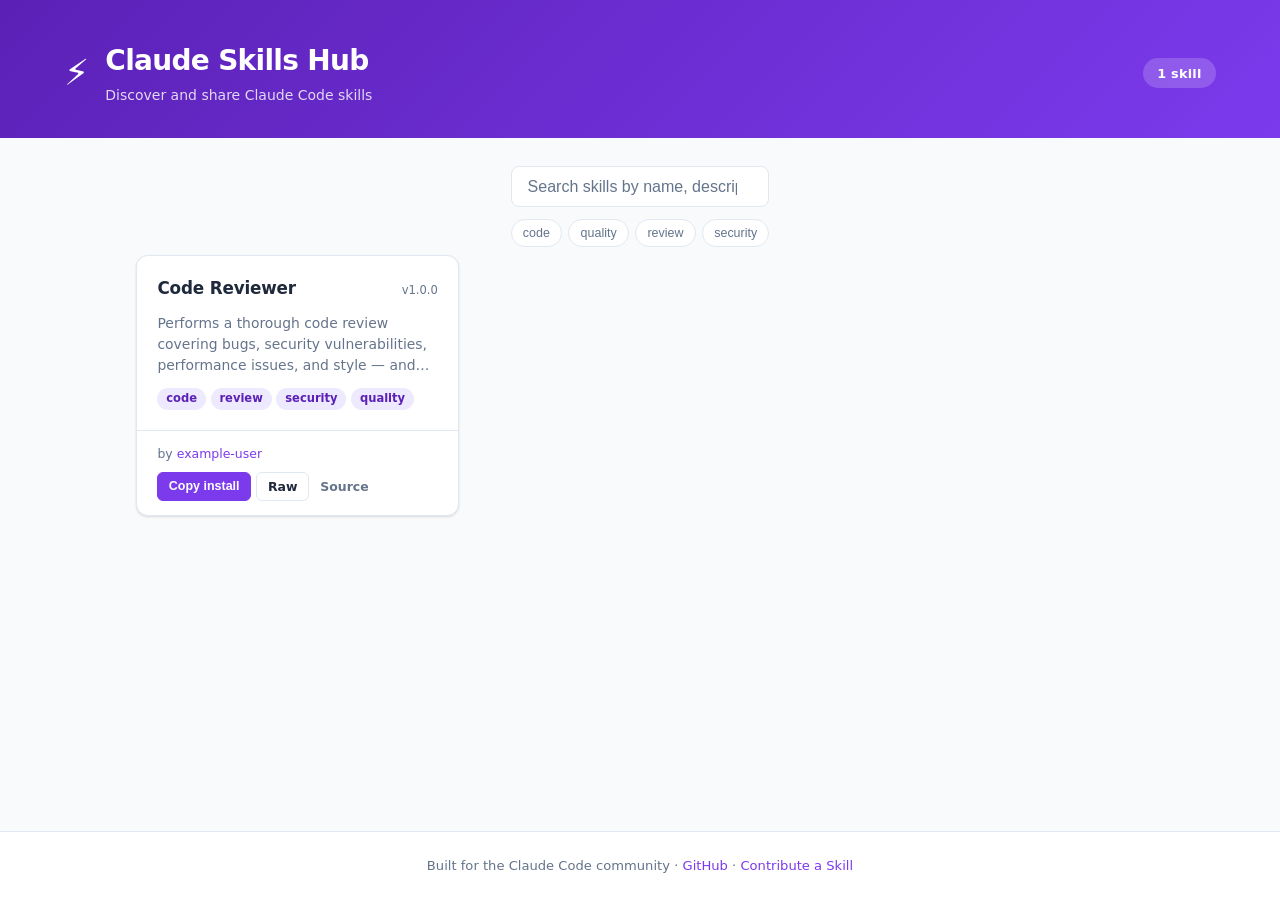
==== docs/index.html @ 4c927133 "add structure" ====
<!DOCTYPE html>
<html lang="en">
<head>
  <meta charset="UTF-8">
  <meta name="viewport" content="width=device-width, initial-scale=1.0">
  <meta name="description" content="Discover and share reusable Claude Code skills — slash commands for repeatable workflows.">
  <title>Claude Skills Hub</title>
  <link rel="stylesheet" href="assets/style.css">
</head>
<body>

  <header class="site-header">
    <div class="container">
      <div class="header-inner">
        <div class="brand">
          <span class="brand-icon">⚡</span>
          <div>
            <h1 class="brand-name">Claude Skills Hub</h1>
            <p class="brand-sub">Discover and share Claude Code skills</p>
          </div>
        </div>
        <span id="count" class="header-badge">Loading…</span>
      </div>
    </div>
  </header>

  <div class="controls container">
    <input type="search" id="search" placeholder="Search skills by name, description, or tag…" autocomplete="off">
    <div id="tag-filters" class="tag-filters" role="group" aria-label="Filter by tag"></div>
  </div>

  <main class="container">
    <div id="grid" class="grid" role="list">
      <p class="empty">Loading skills…</p>
    </div>
  </main>

  <footer class="site-footer">
    <div class="container">
      <p>
        Built for the Claude Code community ·
        <a href="https://github.com/YOUR_USERNAME/YOUR_REPO" target="_blank" rel="noopener noreferrer">GitHub</a> ·
        <a href="https://github.com/YOUR_USERNAME/YOUR_REPO/blob/main/CONTRIBUTING.md" target="_blank" rel="noopener noreferrer">Contribute a Skill</a>
      </p>
    </div>
  </footer>

  <script src="assets/app.js"></script>
</body>
</html>
---- docs/assets/style.css ----
*, *::before, *::after { box-sizing: border-box; margin: 0; padding: 0; }

:root {
  --purple: #7c3aed;
  --purple-light: #ede9fe;
  --purple-dark: #5b21b6;
  --text: #1e293b;
  --muted: #64748b;
  --border: #e2e8f0;
  --bg: #f8fafc;
  --card: #ffffff;
  --radius: 12px;
  --shadow: 0 1px 3px rgba(0,0,0,.08), 0 1px 2px rgba(0,0,0,.06);
  --shadow-hover: 0 10px 25px rgba(0,0,0,.12), 0 4px 10px rgba(0,0,0,.06);
}

body {
  font-family: system-ui, -apple-system, BlinkMacSystemFont, "Segoe UI", sans-serif;
  background: var(--bg);
  color: var(--text);
  line-height: 1.5;
  min-height: 100vh;
  display: flex;
  flex-direction: column;
}

.container {
  max-width: 1200px;
  margin: 0 auto;
  padding: 0 1.5rem;
}

/* ── Header ── */
.site-header {
  background: linear-gradient(135deg, var(--purple-dark) 0%, var(--purple) 100%);
  color: white;
  padding: 2.5rem 0 2rem;
}

.header-inner {
  display: flex;
  align-items: center;
  justify-content: space-between;
  flex-wrap: wrap;
  gap: 1rem;
}

.brand {
  display: flex;
  align-items: center;
  gap: 1rem;
}

.brand-icon { font-size: 2.25rem; line-height: 1; }

.brand-name {
  font-size: 1.75rem;
  font-weight: 700;
  letter-spacing: -0.025em;
}

.brand-sub {
  font-size: .875rem;
  opacity: .82;
  margin-top: .2rem;
}

.header-badge {
  background: rgba(255,255,255,.18);
  padding: .35rem .9rem;
  border-radius: 100px;
  font-size: .8rem;
  font-weight: 600;
  letter-spacing: .02em;
}

/* ── Controls ── */
.controls {
  padding-top: 1.75rem;
  padding-bottom: .5rem;
  display: flex;
  flex-direction: column;
  gap: .75rem;
}

#search {
  width: 100%;
  max-width: 480px;
  padding: .65rem 1rem;
  border: 1.5px solid var(--border);
  border-radius: 8px;
  font-size: 1rem;
  background: white;
  color: var(--text);
  outline: none;
  transition: border-color .15s, box-shadow .15s;
}

#search::placeholder { color: var(--muted); }
#search:focus {
  border-color: var(--purple);
  box-shadow: 0 0 0 3px rgba(124,58,237,.12);
}

.tag-filters {
  display: flex;
  flex-wrap: wrap;
  gap: .4rem;
  min-height: 1.75rem;
}

.tag-btn {
  padding: .28rem .7rem;
  border: 1.5px solid var(--border);
  border-radius: 100px;
  font-size: .78rem;
  font-weight: 500;
  background: white;
  color: var(--muted);
  cursor: pointer;
  transition: border-color .15s, color .15s, background .15s;
}

.tag-btn:hover { border-color: var(--purple); color: var(--purple); }
.tag-btn.active { background: var(--purple); border-color: var(--purple); color: white; }

/* ── Grid ── */
main { flex: 1; padding-top: 1.25rem; }

.grid {
  display: grid;
  grid-template-columns: repeat(auto-fill, minmax(300px, 1fr));
  gap: 1.25rem;
  padding-bottom: 3rem;
}

.empty {
  grid-column: 1 / -1;
  text-align: center;
  color: var(--muted);
  padding: 4rem 0;
  font-size: .95rem;
}

/* ── Card ── */
.card {
  background: var(--card);
  border: 1.5px solid var(--border);
  border-radius: var(--radius);
  box-shadow: var(--shadow);
  display: flex;
  flex-direction: column;
  transition: box-shadow .2s, transform .2s, border-color .2s;
}

.card:hover {
  box-shadow: var(--shadow-hover);
  transform: translateY(-3px);
  border-color: #d1c4fa;
}

.card-body {
  padding: 1.25rem;
  flex: 1;
  display: flex;
  flex-direction: column;
  gap: .75rem;
}

.card-top {
  display: flex;
  align-items: baseline;
  justify-content: space-between;
  gap: .5rem;
}

.card-name {
  font-size: 1.05rem;
  font-weight: 650;
  color: var(--text);
  letter-spacing: -.01em;
}

.card-ver {
  font-size: .72rem;
  color: var(--muted);
  white-space: nowrap;
  flex-shrink: 0;
  font-variant-numeric: tabular-nums;
}

.card-desc {
  font-size: .87rem;
  color: var(--muted);
  display: -webkit-box;
  -webkit-line-clamp: 3;
  -webkit-box-orient: vertical;
  overflow: hidden;
  flex: 1;
}

.card-tags {
  display: flex;
  flex-wrap: wrap;
  gap: .3rem;
}

.tag {
  padding: .15rem .55rem;
  background: var(--purple-light);
  color: var(--purple-dark);
  border-radius: 100px;
  font-size: .72rem;
  font-weight: 600;
}

/* ── Card footer ── */
.card-foot {
  padding: .875rem 1.25rem;
  border-top: 1px solid var(--border);
  display: flex;
  align-items: center;
  justify-content: space-between;
  gap: .5rem;
  flex-wrap: wrap;
}

.card-author {
  font-size: .78rem;
  color: var(--muted);
  min-width: 0;
  overflow: hidden;
  text-overflow: ellipsis;
  white-space: nowrap;
}

.card-author a { color: var(--purple); text-decoration: none; }
.card-author a:hover { text-decoration: underline; }

.card-btns {
  display: flex;
  gap: .35rem;
  align-items: center;
  flex-shrink: 0;
}

.btn-copy, .btn-raw, .btn-src {
  padding: .32rem .65rem;
  border-radius: 6px;
  font-size: .78rem;
  font-weight: 600;
  cursor: pointer;
  text-decoration: none;
  display: inline-block;
  transition: all .15s;
  border: 1.5px solid;
  white-space: nowrap;
  line-height: 1.4;
}

.btn-copy {
  background: var(--purple);
  border-color: var(--purple);
  color: white;
}
.btn-copy:hover { background: var(--purple-dark); border-color: var(--purple-dark); }
.btn-copy.copied { background: #16a34a; border-color: #16a34a; cursor: default; }

.btn-raw {
  background: white;
  border-color: var(--border);
  color: var(--text);
}
.btn-raw:hover { border-color: var(--purple); color: var(--purple); }

.btn-src {
  background: transparent;
  border-color: transparent;
  color: var(--muted);
  padding-left: .3rem;
  padding-right: .3rem;
}
.btn-src:hover { color: var(--purple); }

/* ── Footer ── */
.site-footer {
  background: white;
  border-top: 1px solid var(--border);
  padding: 1.5rem 0;
  text-align: center;
  font-size: .82rem;
  color: var(--muted);
}

.site-footer a { color: var(--purple); text-decoration: none; }
.site-footer a:hover { text-decoration: underline; }

/* ── Responsive ── */
@media (max-width: 640px) {
  .brand-name { font-size: 1.4rem; }
  .grid { grid-template-columns: 1fr; }
  .card-foot { flex-direction: column; align-items: flex-start; }
}
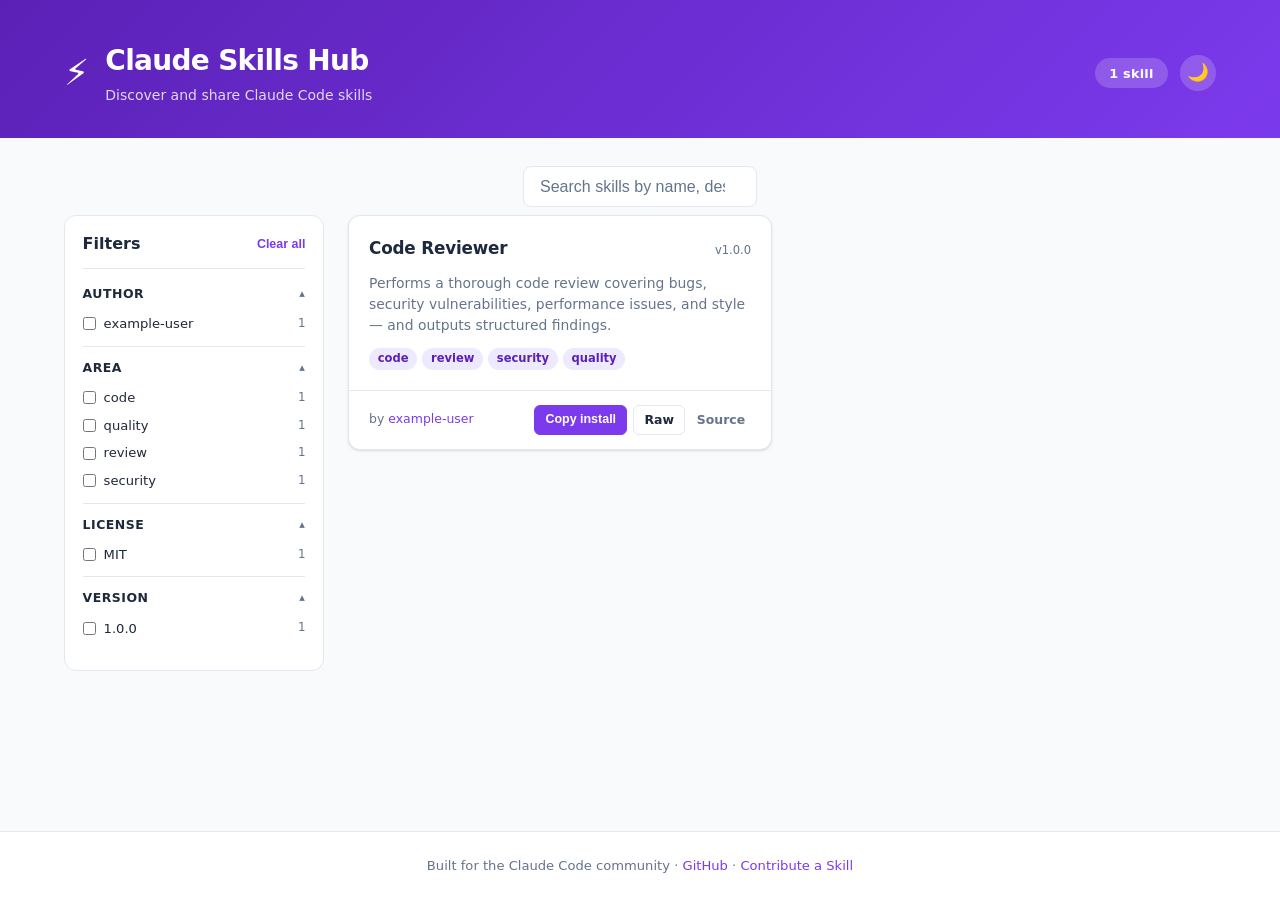
==== commit 7febae3c: "Add dark/light theme toggle and left-side facet filter panel Header gains a persistent theme toggle " ====
--- a/docs/index.html
+++ b/docs/index.html
@@ -6,6 +6,15 @@
   <meta name="description" content="Discover and share reusable Claude Code skills — slash commands for repeatable workflows.">
   <title>Claude Skills Hub</title>
   <link rel="stylesheet" href="assets/style.css">
+  <script>
+    (function () {
+      try {
+        var saved = localStorage.getItem('claude-skills-theme');
+        var theme = saved || (window.matchMedia('(prefers-color-scheme: dark)').matches ? 'dark' : 'light');
+        document.documentElement.setAttribute('data-theme', theme);
+      } catch (e) {}
+    })();
+  </script>
 </head>
 <body>
 
@@ -19,19 +28,45 @@
             <p class="brand-sub">Discover and share Claude Code skills</p>
           </div>
         </div>
-        <span id="count" class="header-badge">Loading…</span>
+        <div class="header-actions">
+          <span id="count" class="header-badge">Loading…</span>
+          <button id="theme-toggle" class="theme-toggle" aria-label="Toggle dark mode" title="Toggle theme">🌙</button>
+        </div>
       </div>
     </div>
   </header>
 
   <div class="controls container">
-    <input type="search" id="search" placeholder="Search skills by name, description, or tag…" autocomplete="off">
-    <div id="tag-filters" class="tag-filters" role="group" aria-label="Filter by tag"></div>
+    <div class="controls-row">
+      <input type="search" id="search" placeholder="Search skills by name, description, or tag…" autocomplete="off">
+      <button id="filter-toggle" class="filter-toggle-btn" aria-label="Open filters">
+        <span>Filters</span>
+        <span id="filter-count-badge" class="filter-count-badge" hidden>0</span>
+      </button>
+    </div>
   </div>
 
   <main class="container">
-    <div id="grid" class="grid" role="list">
-      <p class="empty">Loading skills…</p>
+    <div class="page-layout">
+      <aside id="filter-panel" class="filter-panel">
+        <div class="filter-panel-head">
+          <h2>Filters</h2>
+          <div class="filter-panel-head-actions">
+            <button id="clear-filters" class="clear-filters-btn" type="button">Clear all</button>
+            <button id="filter-close" class="filter-close-btn" type="button" aria-label="Close filters">✕</button>
+          </div>
+        </div>
+        <div class="filter-body" id="filter-body"></div>
+      </aside>
+
+      <div class="results-col">
+        <div id="active-filters" class="active-filters"></div>
+        <div id="grid" class="grid" role="list">
+          <p class="empty">Loading skills…</p>
+        </div>
+      </div>
+
+      <div id="filter-overlay" class="filter-overlay"></div>
     </div>
   </main>
 
@@ -39,8 +74,8 @@
     <div class="container">
       <p>
         Built for the Claude Code community ·
-        <a href="https://github.com/YOUR_USERNAME/YOUR_REPO" target="_blank" rel="noopener noreferrer">GitHub</a> ·
-        <a href="https://github.com/YOUR_USERNAME/YOUR_REPO/blob/main/CONTRIBUTING.md" target="_blank" rel="noopener noreferrer">Contribute a Skill</a>
+        <a href="https://github.com/yogeshbendre/ysb-claude-skill-store" target="_blank" rel="noopener noreferrer">GitHub</a> ·
+        <a href="https://github.com/yogeshbendre/ysb-claude-skill-store/blob/main/CONTRIBUTING.md" target="_blank" rel="noopener noreferrer">Contribute a Skill</a>
       </p>
     </div>
   </footer>
--- a/docs/assets/style.css
+++ b/docs/assets/style.css
@@ -9,11 +9,25 @@
   --border: #e2e8f0;
   --bg: #f8fafc;
   --card: #ffffff;
+  --tag-bg: var(--purple-light);
+  --tag-text: var(--purple-dark);
   --radius: 12px;
   --shadow: 0 1px 3px rgba(0,0,0,.08), 0 1px 2px rgba(0,0,0,.06);
   --shadow-hover: 0 10px 25px rgba(0,0,0,.12), 0 4px 10px rgba(0,0,0,.06);
 }
 
+[data-theme="dark"] {
+  --text: #e2e8f0;
+  --muted: #94a3b8;
+  --border: #2d3a52;
+  --bg: #0b1220;
+  --card: #141e30;
+  --tag-bg: #2e1065;
+  --tag-text: #d8b4fe;
+  --shadow: 0 1px 3px rgba(0,0,0,.5), 0 1px 2px rgba(0,0,0,.4);
+  --shadow-hover: 0 10px 25px rgba(0,0,0,.6), 0 4px 10px rgba(0,0,0,.5);
+}
+
 body {
   font-family: system-ui, -apple-system, BlinkMacSystemFont, "Segoe UI", sans-serif;
   background: var(--bg);
@@ -22,6 +36,7 @@
   min-height: 100vh;
   display: flex;
   flex-direction: column;
+  transition: background-color .2s, color .2s;
 }
 
 .container {
@@ -63,6 +78,12 @@
   font-size: .875rem;
   opacity: .82;
   margin-top: .2rem;
+}
+
+.header-actions {
+  display: flex;
+  align-items: center;
+  gap: .75rem;
 }
 
 .header-badge {
@@ -72,28 +93,53 @@
   font-size: .8rem;
   font-weight: 600;
   letter-spacing: .02em;
-}
+  white-space: nowrap;
+}
+
+.theme-toggle {
+  width: 2.25rem;
+  height: 2.25rem;
+  flex-shrink: 0;
+  border: none;
+  border-radius: 50%;
+  background: rgba(255,255,255,.18);
+  color: white;
+  font-size: 1.1rem;
+  line-height: 1;
+  cursor: pointer;
+  display: flex;
+  align-items: center;
+  justify-content: center;
+  transition: background .15s, transform .15s;
+}
+
+.theme-toggle:hover { background: rgba(255,255,255,.3); transform: scale(1.06); }
 
 /* ── Controls ── */
 .controls {
   padding-top: 1.75rem;
   padding-bottom: .5rem;
-  display: flex;
-  flex-direction: column;
+}
+
+.controls-row {
+  display: flex;
+  align-items: center;
   gap: .75rem;
+  flex-wrap: wrap;
 }
 
 #search {
-  width: 100%;
+  flex: 1;
+  min-width: 200px;
   max-width: 480px;
   padding: .65rem 1rem;
   border: 1.5px solid var(--border);
   border-radius: 8px;
   font-size: 1rem;
-  background: white;
+  background: var(--card);
   color: var(--text);
   outline: none;
-  transition: border-color .15s, box-shadow .15s;
+  transition: border-color .15s, box-shadow .15s, background-color .2s, color .2s;
 }
 
 #search::placeholder { color: var(--muted); }
@@ -102,34 +148,194 @@
   box-shadow: 0 0 0 3px rgba(124,58,237,.12);
 }
 
-.tag-filters {
+.filter-toggle-btn {
+  display: none;
+  align-items: center;
+  gap: .45rem;
+  padding: .6rem 1rem;
+  border: 1.5px solid var(--border);
+  border-radius: 8px;
+  background: var(--card);
+  color: var(--text);
+  font-size: .85rem;
+  font-weight: 600;
+  cursor: pointer;
+  white-space: nowrap;
+  transition: border-color .15s, color .15s;
+}
+
+.filter-toggle-btn:hover { border-color: var(--purple); color: var(--purple); }
+
+.filter-count-badge {
+  background: var(--purple);
+  color: white;
+  font-size: .7rem;
+  font-weight: 700;
+  min-width: 1.15rem;
+  height: 1.15rem;
+  border-radius: 100px;
+  display: inline-flex;
+  align-items: center;
+  justify-content: center;
+  padding: 0 .3rem;
+}
+
+/* ── Page layout (filter panel + results) ── */
+.page-layout {
+  display: flex;
+  align-items: flex-start;
+  gap: 1.5rem;
+}
+
+.results-col { flex: 1; min-width: 0; }
+
+/* ── Active filter chips ── */
+.active-filters {
   display: flex;
   flex-wrap: wrap;
   gap: .4rem;
-  min-height: 1.75rem;
-}
-
-.tag-btn {
-  padding: .28rem .7rem;
-  border: 1.5px solid var(--border);
+  margin-bottom: 1rem;
+}
+
+.active-filters:empty { display: none; margin-bottom: 0; }
+
+.chip {
+  display: inline-flex;
+  align-items: center;
+  gap: .35rem;
+  background: var(--tag-bg);
+  color: var(--tag-text);
+  padding: .25rem .5rem .25rem .75rem;
   border-radius: 100px;
+  font-size: .75rem;
+  font-weight: 600;
+}
+
+.chip button {
+  background: none;
+  border: none;
+  color: inherit;
+  cursor: pointer;
+  font-size: .95rem;
+  line-height: 1;
+  padding: 0;
+}
+
+/* ── Filter panel ── */
+.filter-panel {
+  width: 260px;
+  flex-shrink: 0;
+  background: var(--card);
+  border: 1px solid var(--border);
+  border-radius: var(--radius);
+  padding: 1rem 1.1rem 1.25rem;
+  position: sticky;
+  top: 1rem;
+  align-self: flex-start;
+  max-height: calc(100vh - 2rem);
+  overflow-y: auto;
+  transition: background-color .2s, border-color .2s;
+}
+
+.filter-panel-head {
+  display: flex;
+  align-items: center;
+  justify-content: space-between;
+  gap: .5rem;
+  padding-bottom: .75rem;
+  margin-bottom: .25rem;
+  border-bottom: 1px solid var(--border);
+}
+
+.filter-panel-head h2 { font-size: 1rem; font-weight: 700; }
+
+.filter-panel-head-actions {
+  display: flex;
+  align-items: center;
+  gap: .75rem;
+}
+
+.clear-filters-btn {
+  background: none;
+  border: none;
+  color: var(--purple);
   font-size: .78rem;
-  font-weight: 500;
-  background: white;
-  color: var(--muted);
-  cursor: pointer;
-  transition: border-color .15s, color .15s, background .15s;
-}
-
-.tag-btn:hover { border-color: var(--purple); color: var(--purple); }
-.tag-btn.active { background: var(--purple); border-color: var(--purple); color: white; }
+  font-weight: 600;
+  cursor: pointer;
+  padding: 0;
+}
+
+.clear-filters-btn:hover { text-decoration: underline; }
+
+.filter-close-btn {
+  display: none;
+  background: none;
+  border: none;
+  color: var(--muted);
+  font-size: 1.1rem;
+  cursor: pointer;
+  line-height: 1;
+  padding: 0;
+}
+
+.facet-group { border-bottom: 1px solid var(--border); padding: .75rem 0; }
+.facet-group:last-child { border-bottom: none; }
+
+.facet-title {
+  cursor: pointer;
+  font-size: .78rem;
+  font-weight: 700;
+  text-transform: uppercase;
+  letter-spacing: .04em;
+  color: var(--text);
+  list-style: none;
+  display: flex;
+  align-items: center;
+  justify-content: space-between;
+}
+
+.facet-title::-webkit-details-marker { display: none; }
+.facet-title::after { content: '▾'; font-size: .7rem; color: var(--muted); }
+details[open] > .facet-title::after { content: '▴'; }
+
+.facet-options {
+  display: flex;
+  flex-direction: column;
+  gap: .5rem;
+  margin-top: .65rem;
+  max-height: 180px;
+  overflow-y: auto;
+}
+
+.facet-option {
+  display: flex;
+  align-items: center;
+  gap: .5rem;
+  font-size: .82rem;
+  color: var(--text);
+  cursor: pointer;
+}
+
+.facet-option input { accent-color: var(--purple); cursor: pointer; flex-shrink: 0; }
+
+.facet-label {
+  flex: 1;
+  min-width: 0;
+  overflow: hidden;
+  text-overflow: ellipsis;
+  white-space: nowrap;
+}
+
+.facet-count { color: var(--muted); font-size: .74rem; flex-shrink: 0; }
+
+.filter-overlay { display: none; }
 
 /* ── Grid ── */
 main { flex: 1; padding-top: 1.25rem; }
 
 .grid {
   display: grid;
-  grid-template-columns: repeat(auto-fill, minmax(300px, 1fr));
+  grid-template-columns: repeat(auto-fill, minmax(280px, 1fr));
   gap: 1.25rem;
   padding-bottom: 3rem;
 }
@@ -150,7 +356,7 @@
   box-shadow: var(--shadow);
   display: flex;
   flex-direction: column;
-  transition: box-shadow .2s, transform .2s, border-color .2s;
+  transition: box-shadow .2s, transform .2s, border-color .2s, background-color .2s;
 }
 
 .card:hover {
@@ -207,8 +413,8 @@
 
 .tag {
   padding: .15rem .55rem;
-  background: var(--purple-light);
-  color: var(--purple-dark);
+  background: var(--tag-bg);
+  color: var(--tag-text);
   border-radius: 100px;
   font-size: .72rem;
   font-weight: 600;
@@ -267,7 +473,7 @@
 .btn-copy.copied { background: #16a34a; border-color: #16a34a; cursor: default; }
 
 .btn-raw {
-  background: white;
+  background: var(--card);
   border-color: var(--border);
   color: var(--text);
 }
@@ -284,20 +490,55 @@
 
 /* ── Footer ── */
 .site-footer {
-  background: white;
+  background: var(--card);
   border-top: 1px solid var(--border);
   padding: 1.5rem 0;
   text-align: center;
   font-size: .82rem;
   color: var(--muted);
+  transition: background-color .2s, color .2s;
 }
 
 .site-footer a { color: var(--purple); text-decoration: none; }
 .site-footer a:hover { text-decoration: underline; }
 
 /* ── Responsive ── */
+@media (max-width: 900px) {
+  .filter-toggle-btn { display: inline-flex; }
+
+  .filter-panel {
+    position: fixed;
+    top: 0;
+    left: -320px;
+    width: 300px;
+    max-width: 85vw;
+    height: 100vh;
+    max-height: 100vh;
+    border-radius: 0;
+    border-width: 0 1px 0 0;
+    z-index: 1001;
+    transition: left .25s ease;
+    box-shadow: var(--shadow-hover);
+  }
+
+  .filter-panel.open { left: 0; }
+
+  .filter-close-btn { display: inline-flex; align-items: center; justify-content: center; }
+
+  .filter-overlay {
+    display: none;
+    position: fixed;
+    inset: 0;
+    background: rgba(0,0,0,.45);
+    z-index: 1000;
+  }
+
+  .filter-overlay.open { display: block; }
+}
+
 @media (max-width: 640px) {
   .brand-name { font-size: 1.4rem; }
   .grid { grid-template-columns: 1fr; }
   .card-foot { flex-direction: column; align-items: flex-start; }
-}
+  .header-actions { gap: .5rem; }
+}
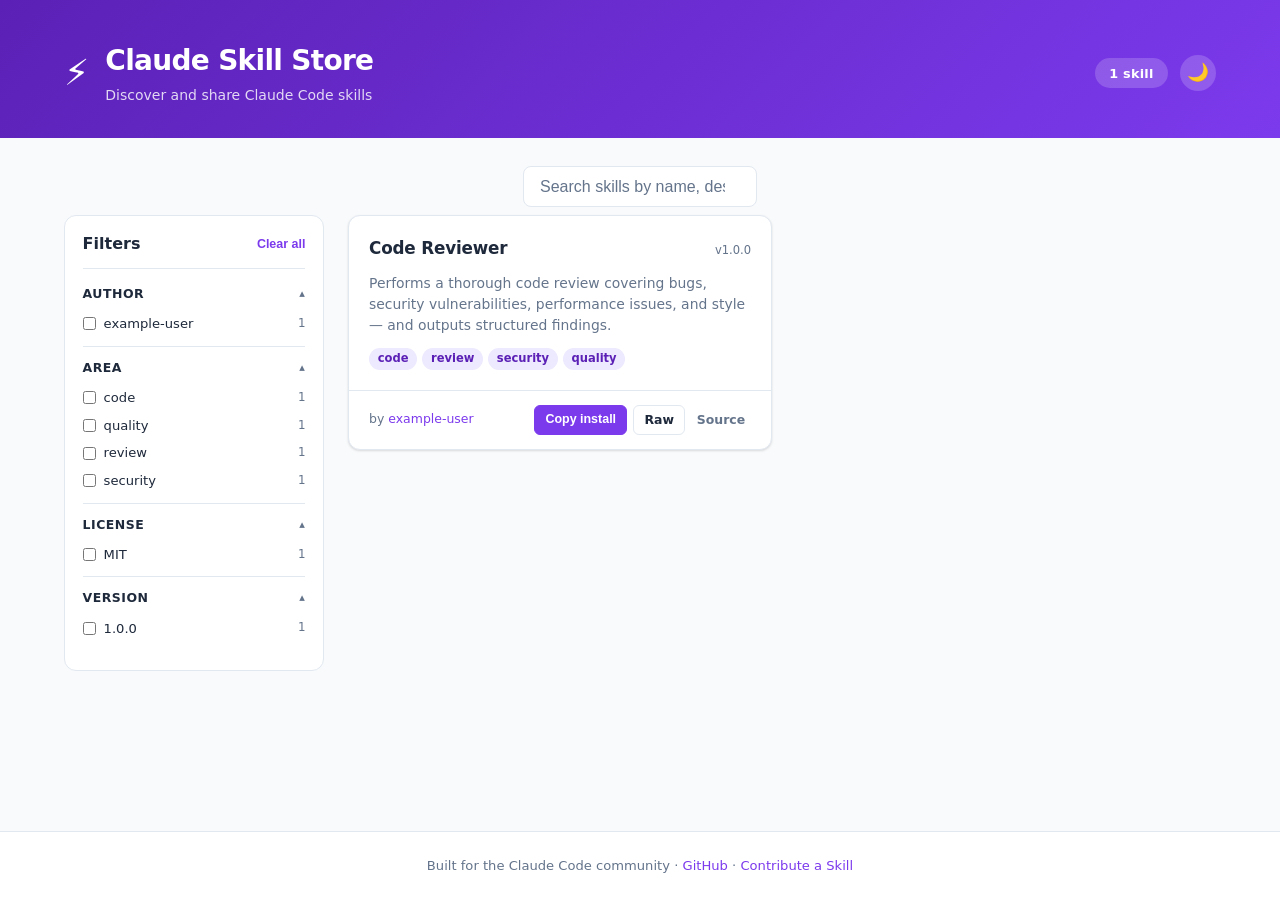
==== commit 714a09d1: "Rename site to Claude Skill Store Co-Authored-By: Claude Sonnet 5 <noreply@anthropic.com>" ====
--- a/docs/index.html
+++ b/docs/index.html
@@ -4,7 +4,7 @@
   <meta charset="UTF-8">
   <meta name="viewport" content="width=device-width, initial-scale=1.0">
   <meta name="description" content="Discover and share reusable Claude Code skills — slash commands for repeatable workflows.">
-  <title>Claude Skills Hub</title>
+  <title>Claude Skill Store</title>
   <link rel="stylesheet" href="assets/style.css">
   <script>
     (function () {
@@ -24,7 +24,7 @@
         <div class="brand">
           <span class="brand-icon">⚡</span>
           <div>
-            <h1 class="brand-name">Claude Skills Hub</h1>
+            <h1 class="brand-name">Claude Skill Store</h1>
             <p class="brand-sub">Discover and share Claude Code skills</p>
           </div>
         </div>
